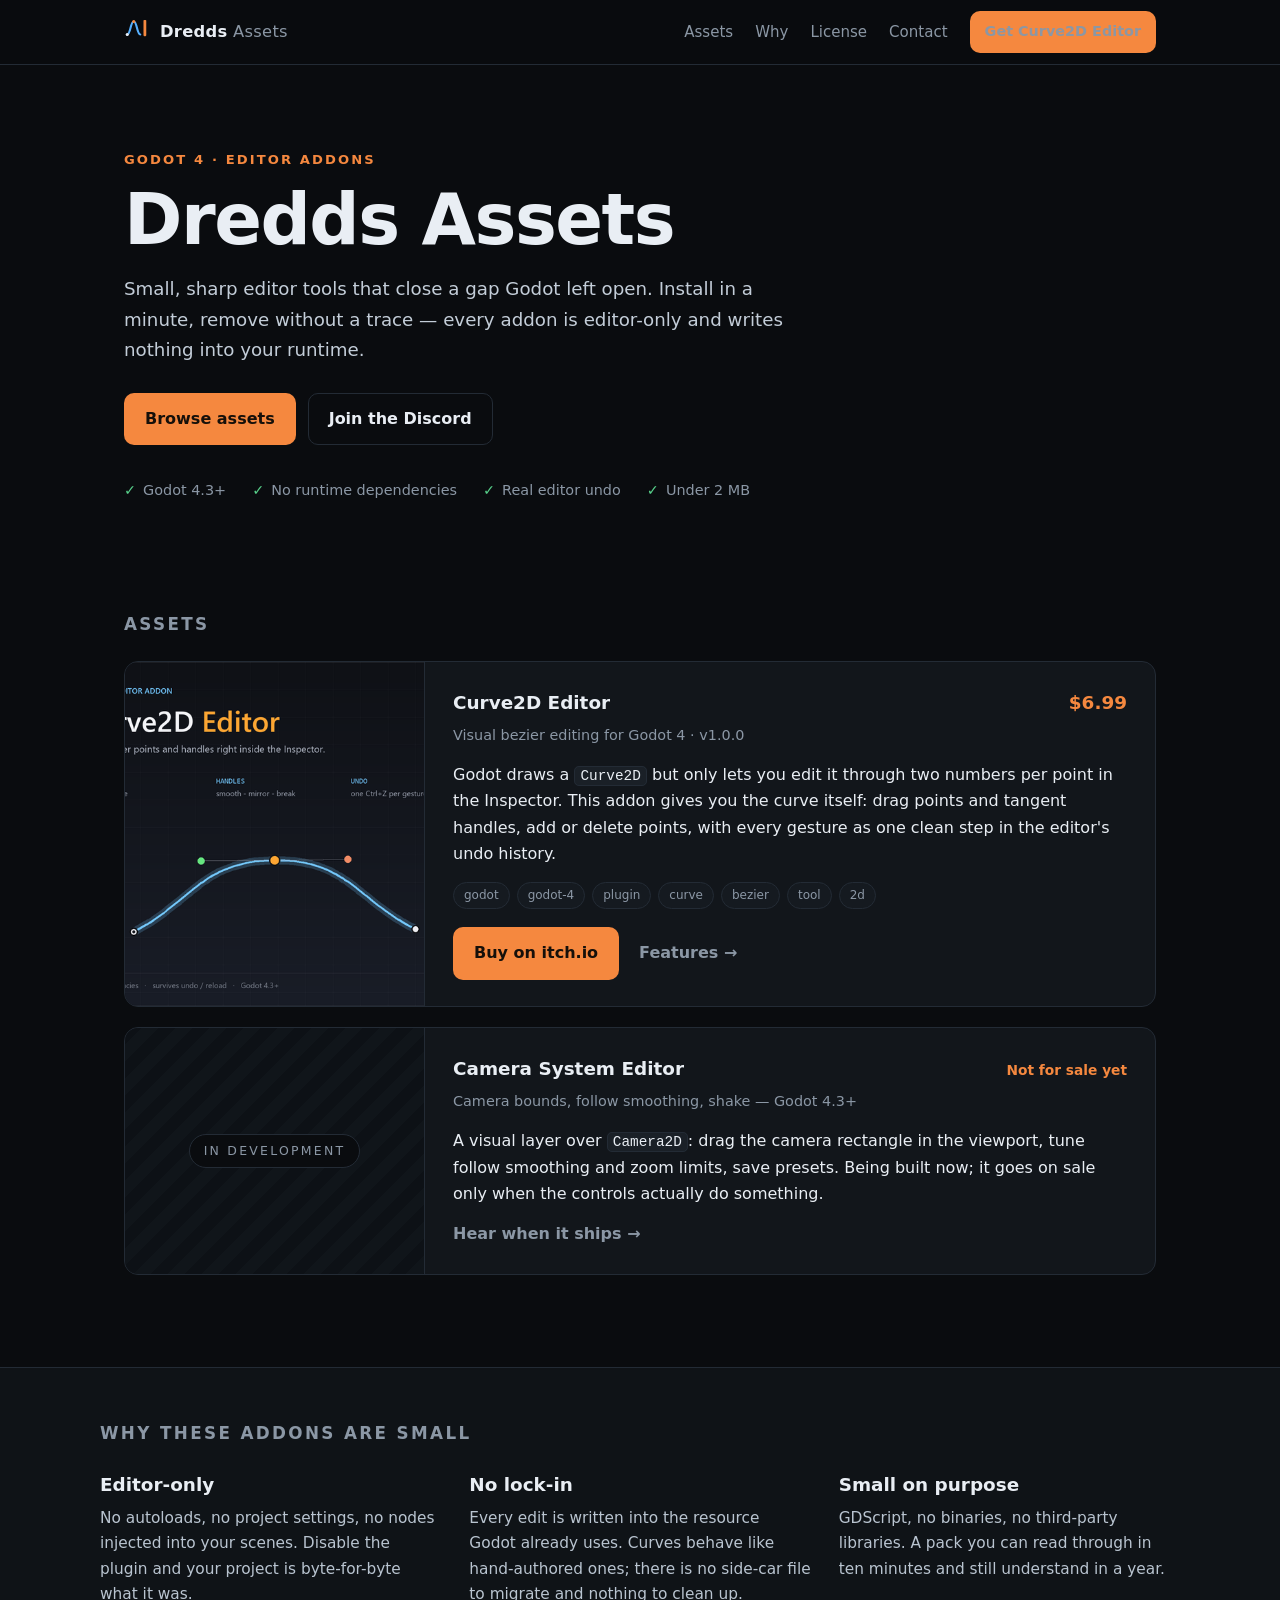
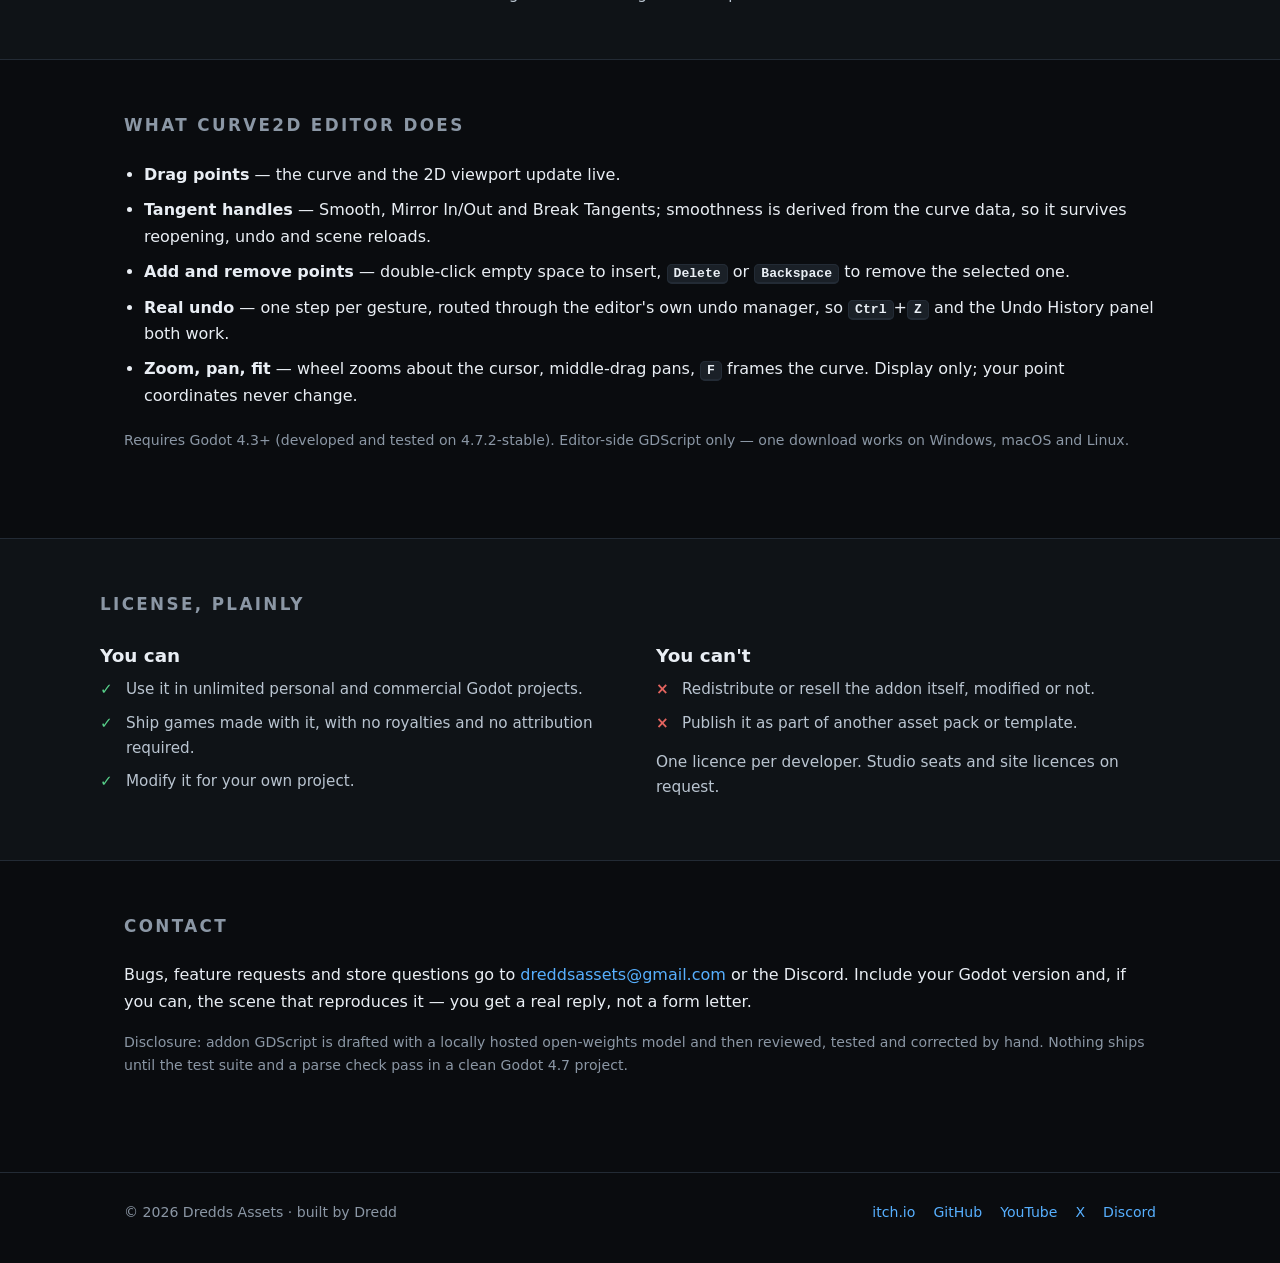
==== index.html @ 09b64161 "Dredds Assets site: brand, assets, licence, contact" ====
<!DOCTYPE html>
<html lang="en">
<head>
<meta charset="utf-8">
<meta name="viewport" content="width=device-width, initial-scale=1">
<title>Dredds Assets — editor tools for Godot 4</title>
<meta name="description" content="Small, sharp Godot 4 editor addons. Visual Curve2D editing, real undo, no runtime code, no dependencies.">
<meta name="theme-color" content="#0a0c0f">
<meta property="og:type" content="website">
<meta property="og:title" content="Dredds Assets — editor tools for Godot 4">
<meta property="og:description" content="Small, sharp Godot 4 editor addons that fix one workflow gap properly.">
<meta property="og:image" content="assets/og-1200x630.png">
<meta name="twitter:card" content="summary_large_image">
<link rel="icon" href="assets/favicon.svg" type="image/svg+xml">
<link rel="stylesheet" href="styles.css">
</head>
<body>

<header class="nav">
  <div class="wrap nav-in">
    <a class="brand" href="#top" aria-label="Dredds Assets home">
      <span class="mark" aria-hidden="true">
        <svg viewBox="0 0 32 32" width="26" height="26"><path d="M4 24c4 0 4-16 8-16s4 16 8 16" fill="none" stroke="#57b0ff" stroke-width="2.6" stroke-linecap="round"/><circle cx="4" cy="24" r="1.9" fill="#e9eef4"/><circle cx="12" cy="8" r="1.9" fill="#f5883f"/><rect x="24" y="6" width="3.4" height="20" rx="1" fill="#f5883f"/></svg>
      </span>
      <span class="brand-t">Dredds<span class="dim">&nbsp;Assets</span></span>
    </a>
    <nav aria-label="Sections">
      <a href="#assets">Assets</a>
      <a href="#why">Why</a>
      <a href="#license">License</a>
      <a href="#contact">Contact</a>
      <a class="btn btn-sm" href="https://dredd657.itch.io/curve2d-editor" rel="noopener">Get Curve2D&nbsp;Editor</a>
    </nav>
  </div>
</header>

<main id="top">

  <section class="hero wrap">
    <p class="kicker">Godot 4 · editor addons</p>
    <h1>Dredds Assets</h1>
    <p class="lede">Small, sharp editor tools that close a gap Godot left open. Install in a minute,
      remove without a trace — every addon is editor-only and writes nothing into your runtime.</p>
    <div class="cta">
      <a class="btn" href="#assets">Browse assets</a>
      <a class="btn btn-ghost" href="https://discord.gg/REPLACE_WITH_INVITE" rel="noopener">Join the Discord</a>
    </div>
    <ul class="proof">
      <li>Godot 4.3+</li>
      <li>No runtime dependencies</li>
      <li>Real editor undo</li>
      <li>Under 2&nbsp;MB</li>
    </ul>
  </section>

  <section id="assets" class="wrap">
    <h2>Assets</h2>

    <article class="card">
      <a class="card-media" href="https://dredd657.itch.io/curve2d-editor" rel="noopener">
        <img src="assets/cover-curve2d.png" alt="Curve2D Editor — bezier editing inside the Godot 4 Inspector" width="630" height="500" loading="lazy">
      </a>
      <div class="card-body">
        <div class="card-head">
          <h3>Curve2D Editor</h3>
          <span class="price">$6.99</span>
        </div>
        <p class="card-sub">Visual bezier editing for Godot 4 · v1.0.0</p>
        <p>Godot draws a <code>Curve2D</code> but only lets you edit it through two numbers per point in
          the Inspector. This addon gives you the curve itself: drag points and tangent handles, add or
          delete points, with every gesture as one clean step in the editor's undo history.</p>
        <ul class="tags">
          <li>godot</li><li>godot-4</li><li>plugin</li><li>curve</li><li>bezier</li><li>tool</li><li>2d</li>
        </ul>
        <div class="card-cta">
          <a class="btn" href="https://dredd657.itch.io/curve2d-editor" rel="noopener">Buy on itch.io</a>
          <a class="link-arrow" href="#features">Features</a>
        </div>
      </div>
    </article>

    <article class="card card-soon" id="roadmap">
      <div class="card-media soon-media" aria-hidden="true">
        <span>In development</span>
      </div>
      <div class="card-body">
        <div class="card-head">
          <h3>Camera System Editor</h3>
          <span class="price muted">Not for sale yet</span>
        </div>
        <p class="card-sub">Camera bounds, follow smoothing, shake — Godot 4.3+</p>
        <p>A visual layer over <code>Camera2D</code>: drag the camera rectangle in the viewport, tune
          follow smoothing and zoom limits, save presets. Being built now; it goes on sale only when the
          controls actually do something.</p>
        <div class="card-cta">
          <a class="link-arrow" href="https://discord.gg/REPLACE_WITH_INVITE" rel="noopener">Hear when it ships</a>
        </div>
      </div>
    </article>
  </section>

  <section id="why" class="wrap band">
    <h2>Why these addons are small</h2>
    <div class="grid3">
      <div>
        <h3>Editor-only</h3>
        <p>No autoloads, no project settings, no nodes injected into your scenes. Disable the plugin and
          your project is byte-for-byte what it was.</p>
      </div>
      <div>
        <h3>No lock-in</h3>
        <p>Every edit is written into the resource Godot already uses. Curves behave like hand-authored
          ones; there is no side-car file to migrate and nothing to clean up.</p>
      </div>
      <div>
        <h3>Small on purpose</h3>
        <p>GDScript, no binaries, no third-party libraries. A pack you can read through in ten minutes
          and still understand in a year.</p>
      </div>
    </div>
  </section>

  <section id="features" class="wrap">
    <h2>What Curve2D Editor does</h2>
    <ul class="feature-list">
      <li><b>Drag points</b> — the curve and the 2D viewport update live.</li>
      <li><b>Tangent handles</b> — Smooth, Mirror In/Out and Break Tangents; smoothness is derived from the
        curve data, so it survives reopening, undo and scene reloads.</li>
      <li><b>Add and remove points</b> — double-click empty space to insert, <kbd>Delete</kbd> or
        <kbd>Backspace</kbd> to remove the selected one.</li>
      <li><b>Real undo</b> — one step per gesture, routed through the editor's own undo manager, so
        <kbd>Ctrl</kbd>+<kbd>Z</kbd> and the Undo History panel both work.</li>
      <li><b>Zoom, pan, fit</b> — wheel zooms about the cursor, middle-drag pans, <kbd>F</kbd> frames the
        curve. Display only; your point coordinates never change.</li>
    </ul>
    <p class="muted small">Requires Godot 4.3+ (developed and tested on 4.7.2-stable). Editor-side GDScript
      only — one download works on Windows, macOS and Linux.</p>
  </section>

  <section id="license" class="wrap band">
    <h2>License, plainly</h2>
    <div class="grid2">
      <div>
        <h3>You can</h3>
        <ul class="check">
          <li>Use it in unlimited personal and commercial Godot projects.</li>
          <li>Ship games made with it, with no royalties and no attribution required.</li>
          <li>Modify it for your own project.</li>
        </ul>
      </div>
      <div>
        <h3>You can't</h3>
        <ul class="cross">
          <li>Redistribute or resell the addon itself, modified or not.</li>
          <li>Publish it as part of another asset pack or template.</li>
        </ul>
        <p class="muted small">One licence per developer. Studio seats and site licences on request.</p>
      </div>
    </div>
  </section>

  <section id="contact" class="wrap">
    <h2>Contact</h2>
    <p>Bugs, feature requests and store questions go to
      <a href="mailto:dreddsassets@gmail.com">dreddsassets@gmail.com</a> or the Discord. Include your Godot
      version and, if you can, the scene that reproduces it — you get a real reply, not a form letter.</p>
    <p class="muted small">Disclosure: addon GDScript is drafted with a locally hosted open-weights model and
      then reviewed, tested and corrected by hand. Nothing ships until the test suite and a parse check pass
      in a clean Godot 4.7 project.</p>
  </section>

</main>

<footer>
  <div class="wrap foot-in">
    <p>&copy; 2026 Dredds Assets · built by Dredd</p>
    <p class="links">
      <a href="https://dredd657.itch.io" rel="noopener">itch.io</a>
      <a href="https://github.com/dredd657" rel="noopener">GitHub</a>
      <a href="https://www.youtube.com/@dredd657" rel="noopener">YouTube</a>
      <a href="https://x.com/dredd657" rel="noopener">X</a>
      <a href="https://discord.gg/REPLACE_WITH_INVITE" rel="noopener">Discord</a>
    </p>
  </div>
</footer>

</body>
</html>
---- styles.css ----
/* Dredds Assets — one stylesheet, no dependencies. */
:root{
  --ink:#0a0c0f; --panel:#12161b; --panel2:#0f1317; --line:#232b35;
  --text:#e9eef4; --muted:#8b97a5; --accent:#f5883f; --cyan:#57b0ff;
  --wrap:1080px; --r:14px;
}
*{box-sizing:border-box}
html{scroll-behavior:smooth}
body{
  margin:0; background:var(--ink); color:var(--text);
  font:16px/1.65 "Segoe UI",system-ui,-apple-system,Arial,sans-serif;
  -webkit-font-smoothing:antialiased;
}
.wrap{max-width:var(--wrap); margin:0 auto; padding:0 24px}
a{color:var(--cyan); text-decoration:none}
a:hover{text-decoration:underline}
code{background:#1a2027; border:1px solid var(--line); border-radius:5px; padding:1px 5px; font-size:.9em}
kbd{background:#1a2027; border:1px solid var(--line); border-bottom-width:2px; border-radius:5px;
  padding:1px 6px; font:600 .82em/1.4 Consolas,monospace; color:var(--text)}
.muted{color:var(--muted)}
.small{font-size:.88rem}

/* nav */
.nav{position:sticky; top:0; z-index:9; background:rgba(10,12,15,.86);
  backdrop-filter:blur(10px); border-bottom:1px solid var(--line)}
.nav-in{display:flex; align-items:center; justify-content:space-between; gap:16px; height:64px}
.brand{display:flex; align-items:center; gap:10px; color:var(--text); font-weight:700; letter-spacing:.3px}
.brand:hover{text-decoration:none}
.brand-t{font-size:1.02rem}
.dim{color:var(--muted); font-weight:500}
.nav nav{display:flex; align-items:center; gap:22px; font-size:.94rem}
.nav nav a{color:var(--muted)}
.nav nav a:hover{color:var(--text); text-decoration:none}

/* buttons */
.btn{display:inline-block; background:var(--accent); color:#16100a; font-weight:700;
  padding:12px 20px; border-radius:10px; border:1px solid transparent; transition:.15s}
.btn:hover{filter:brightness(1.07); text-decoration:none; transform:translateY(-1px)}
.btn-sm{padding:8px 14px; font-size:.9rem; color:#16100a}
.btn-ghost{background:transparent; color:var(--text); border-color:var(--line)}
.btn-ghost:hover{border-color:var(--muted); filter:none}
.link-arrow{color:var(--muted); font-weight:600}
.link-arrow::after{content:" →"}

/* hero */
.hero{padding:84px 24px 56px}
.kicker{margin:0 0 14px; color:var(--accent); font-size:.82rem; font-weight:700;
  letter-spacing:.16em; text-transform:uppercase}
.hero h1{margin:0; font-size:clamp(2.6rem,7vw,4.4rem); line-height:1.02; letter-spacing:-1.5px}
.lede{max-width:60ch; margin:18px 0 0; font-size:1.14rem; color:#c3cdd8}
.cta{display:flex; flex-wrap:wrap; gap:12px; margin-top:28px}
.proof{display:flex; flex-wrap:wrap; gap:10px 26px; margin:34px 0 0; padding:0; list-style:none;
  color:var(--muted); font-size:.9rem}
.proof li::before{content:"✓"; color:#57d08a; margin-right:7px}

/* sections */
section{scroll-margin-top:78px}
h2{font-size:1.05rem; text-transform:uppercase; letter-spacing:.14em; color:var(--muted);
  font-weight:700; margin:0 0 22px}
h3{margin:0 0 6px; font-size:1.15rem}
.band{border-top:1px solid var(--line); border-bottom:1px solid var(--line);
  background:var(--panel2); padding-top:52px; padding-bottom:52px; margin-top:52px; max-width:100%}
.band > *{max-width:var(--wrap); margin-left:auto; margin-right:auto}
main > section:not(.hero):not(.band){padding-top:52px; padding-bottom:20px}

/* cards */
.card{display:grid; grid-template-columns:minmax(0,300px) minmax(0,1fr); gap:0;
  background:var(--panel); border:1px solid var(--line); border-radius:var(--r);
  overflow:hidden; margin-bottom:20px}
.card-media{display:block; background:#0d1116; border-right:1px solid var(--line)}
.card-media img{display:block; width:100%; height:100%; object-fit:cover}
.soon-media{display:flex; align-items:center; justify-content:center; min-height:200px;
  background:repeating-linear-gradient(135deg,#0d1116 0 12px,#10151a 12px 24px)}
.soon-media span{color:var(--muted); font-size:.78rem; letter-spacing:.18em; text-transform:uppercase;
  border:1px solid var(--line); border-radius:99px; padding:6px 14px; background:var(--ink)}
.card-body{padding:26px 28px}
.card-head{display:flex; align-items:baseline; justify-content:space-between; gap:14px}
.price{color:var(--accent); font-weight:700; font-size:1.15rem; white-space:nowrap}
.card-sub{margin:0 0 12px; color:var(--muted); font-size:.9rem}
.card-body p{margin:0 0 14px}
.card-soon .price{font-size:.86rem; font-weight:600}
.tags{display:flex; flex-wrap:wrap; gap:7px; margin:0 0 18px; padding:0; list-style:none}
.tags li{font-size:.75rem; color:var(--muted); border:1px solid var(--line); border-radius:99px;
  padding:3px 10px; background:#151a20}
.card-cta{display:flex; align-items:center; gap:20px; flex-wrap:wrap}

/* grids */
.grid3{display:grid; grid-template-columns:repeat(auto-fit,minmax(240px,1fr)); gap:28px}
.grid2{display:grid; grid-template-columns:repeat(auto-fit,minmax(280px,1fr)); gap:32px}
.grid3 p,.grid2 p{margin:0; color:#b9c4d0; font-size:.96rem}

/* lists */
.feature-list{margin:0 0 20px; padding-left:20px}
.feature-list li{margin-bottom:9px}
.check,.cross{list-style:none; padding:0; margin:0 0 14px}
.check li,.cross li{position:relative; padding-left:26px; margin-bottom:8px; color:#b9c4d0; font-size:.95rem}
.check li::before{content:"✓"; position:absolute; left:0; color:#57d08a; font-weight:700}
.cross li::before{content:"×"; position:absolute; left:0; color:#e4645f; font-weight:700}

/* footer */
footer{border-top:1px solid var(--line); margin-top:60px; padding:28px 0 40px; color:var(--muted);
  font-size:.88rem}
.foot-in{display:flex; justify-content:space-between; gap:16px; flex-wrap:wrap}
.foot-in p{margin:0}
.links{display:flex; gap:18px; flex-wrap:wrap}

@media (max-width:760px){
  .nav nav a:not(.btn){display:none}
  .hero{padding-top:56px}
  .card{grid-template-columns:1fr}
  .card-media{border-right:0; border-bottom:1px solid var(--line)}
  .card-body{padding:22px}
}
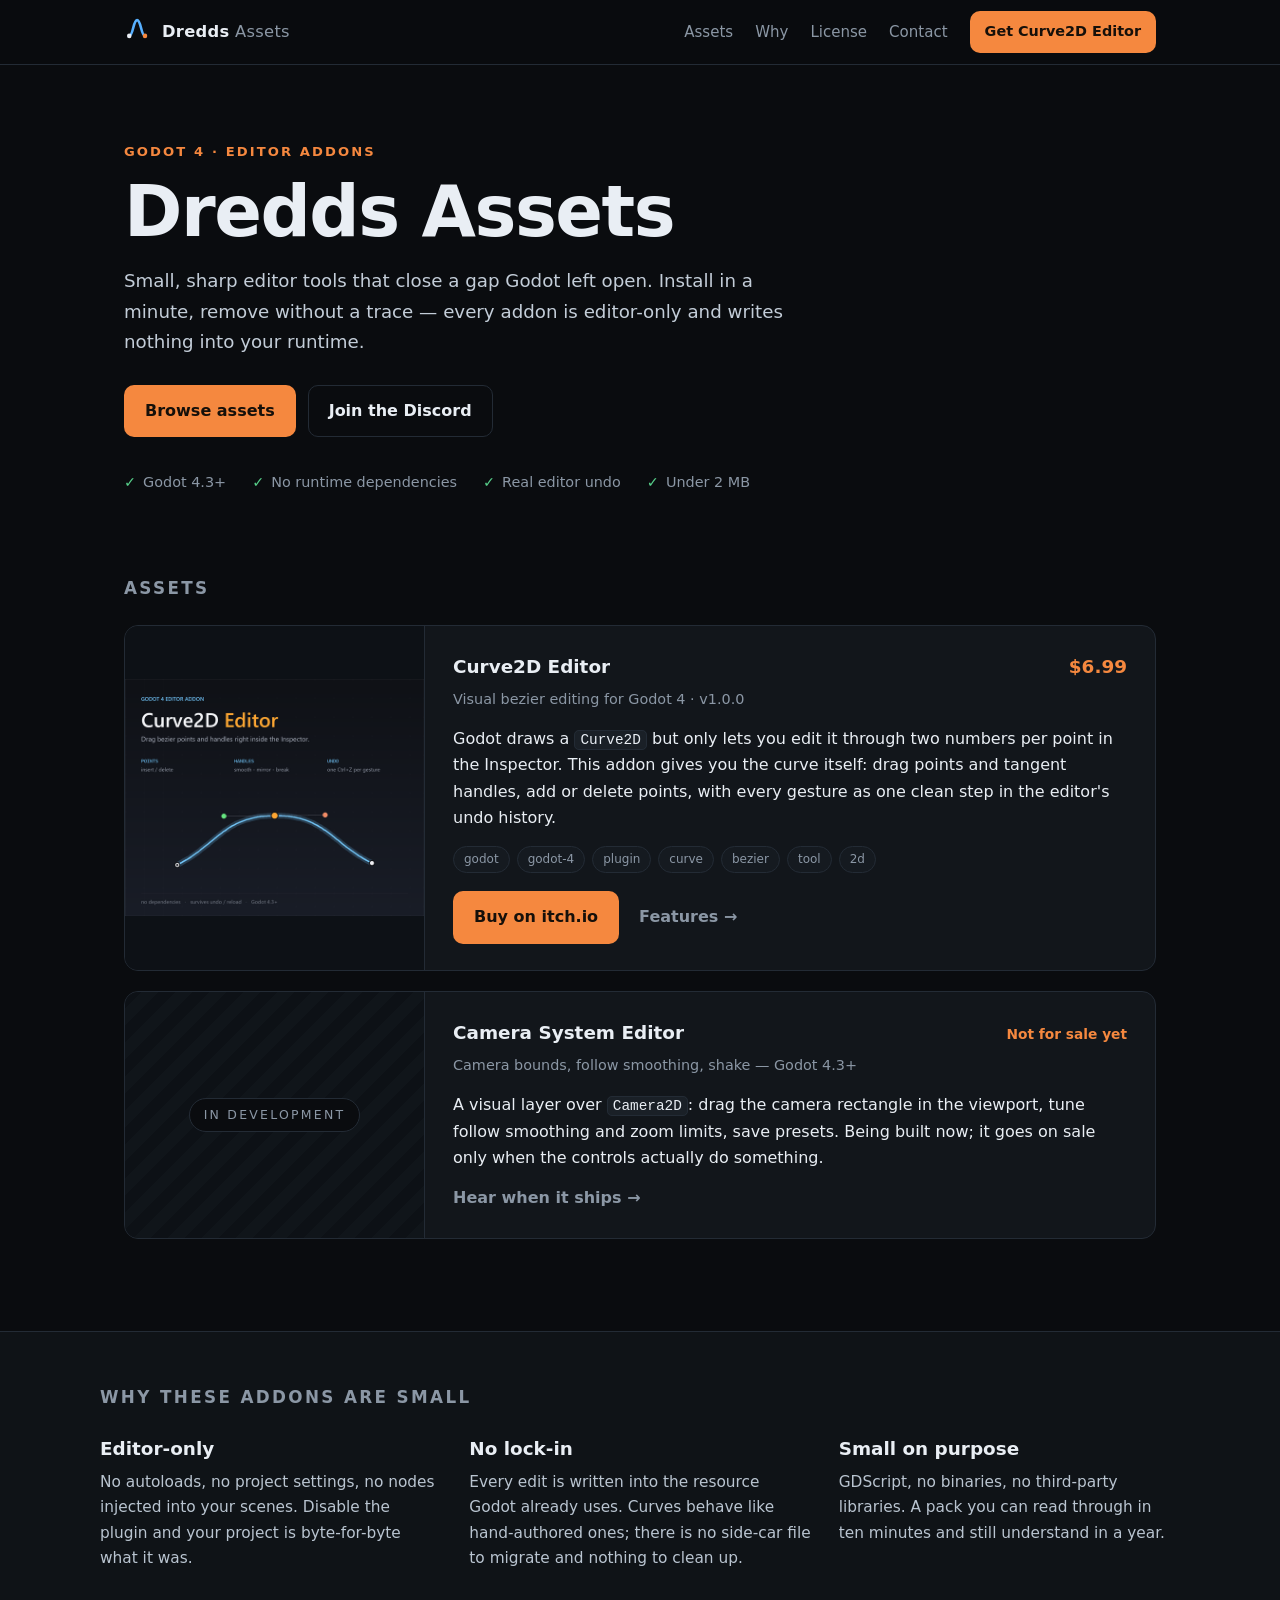
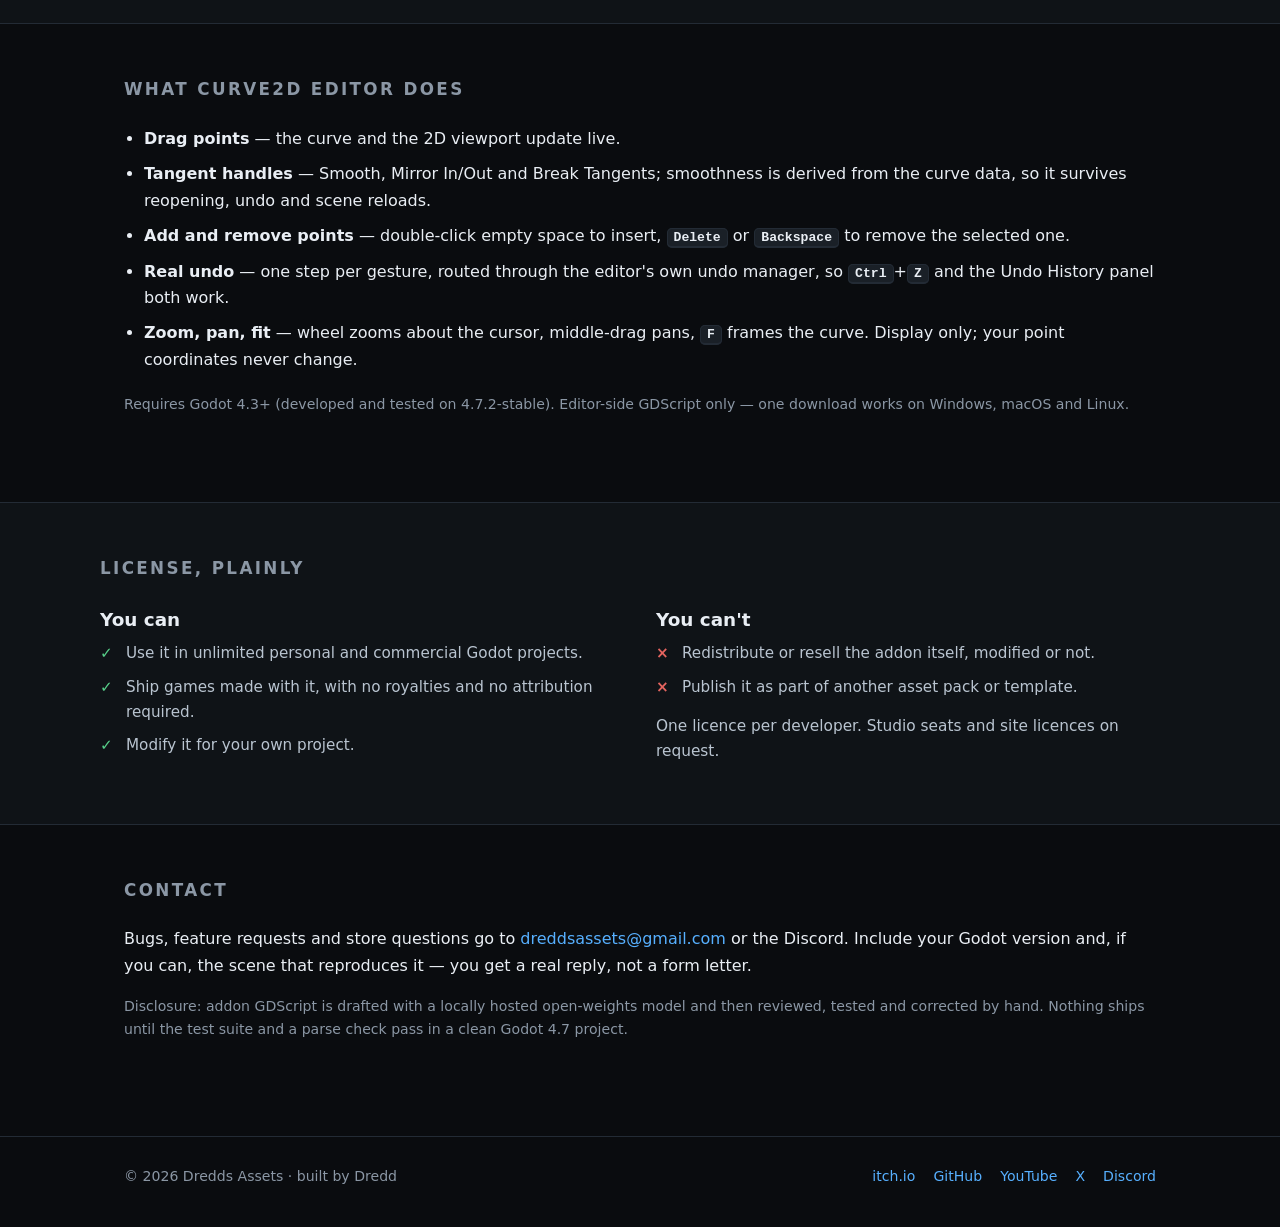
==== commit f37c2784: "Fix mobile card overflow, nav CTA contrast, crop-safe cover, new mark" ====
--- a/index.html
+++ b/index.html
@@ -20,7 +20,7 @@
   <div class="wrap nav-in">
     <a class="brand" href="#top" aria-label="Dredds Assets home">
       <span class="mark" aria-hidden="true">
-        <svg viewBox="0 0 32 32" width="26" height="26"><path d="M4 24c4 0 4-16 8-16s4 16 8 16" fill="none" stroke="#57b0ff" stroke-width="2.6" stroke-linecap="round"/><circle cx="4" cy="24" r="1.9" fill="#e9eef4"/><circle cx="12" cy="8" r="1.9" fill="#f5883f"/><rect x="24" y="6" width="3.4" height="20" rx="1" fill="#f5883f"/></svg>
+        <svg viewBox="0 0 32 32" width="28" height="28"><path d="M6 25c4.5 0 4.5-18 9-18s4.5 18 9 18" fill="none" stroke="#57b0ff" stroke-width="3" stroke-linecap="round"/><circle cx="6" cy="25" r="2.6" fill="#e9eef4"/><circle cx="24" cy="25" r="2.6" fill="#f5883f"/></svg>
       </span>
       <span class="brand-t">Dredds<span class="dim">&nbsp;Assets</span></span>
     </a>
--- a/styles.css
+++ b/styles.css
@@ -5,6 +5,7 @@
   --wrap:1080px; --r:14px;
 }
 *{box-sizing:border-box}
+img{max-width:100%}
 html{scroll-behavior:smooth}
 body{
   margin:0; background:var(--ink); color:var(--text);
@@ -31,6 +32,7 @@
 .nav nav{display:flex; align-items:center; gap:22px; font-size:.94rem}
 .nav nav a{color:var(--muted)}
 .nav nav a:hover{color:var(--text); text-decoration:none}
+.nav nav a.btn, .nav nav a.btn:hover{color:#16100a}
 
 /* buttons */
 .btn{display:inline-block; background:var(--accent); color:#16100a; font-weight:700;
@@ -43,7 +45,7 @@
 .link-arrow::after{content:" →"}
 
 /* hero */
-.hero{padding:84px 24px 56px}
+.hero{padding:76px 24px 28px}
 .kicker{margin:0 0 14px; color:var(--accent); font-size:.82rem; font-weight:700;
   letter-spacing:.16em; text-transform:uppercase}
 .hero h1{margin:0; font-size:clamp(2.6rem,7vw,4.4rem); line-height:1.02; letter-spacing:-1.5px}
@@ -66,9 +68,11 @@
 /* cards */
 .card{display:grid; grid-template-columns:minmax(0,300px) minmax(0,1fr); gap:0;
   background:var(--panel); border:1px solid var(--line); border-radius:var(--r);
-  overflow:hidden; margin-bottom:20px}
-.card-media{display:block; background:#0d1116; border-right:1px solid var(--line)}
-.card-media img{display:block; width:100%; height:100%; object-fit:cover}
+  overflow:hidden; margin-bottom:20px; min-width:0}
+.card-media{display:block; background:#0d1116; border-right:1px solid var(--line);
+  align-self:stretch; min-width:0}
+.card-media img{display:block; width:100%; height:100%; max-width:100%; object-fit:contain}
+.card-body{min-width:0}
 .soon-media{display:flex; align-items:center; justify-content:center; min-height:200px;
   background:repeating-linear-gradient(135deg,#0d1116 0 12px,#10151a 12px 24px)}
 .soon-media span{color:var(--muted); font-size:.78rem; letter-spacing:.18em; text-transform:uppercase;
@@ -107,7 +111,9 @@
 @media (max-width:760px){
   .nav nav a:not(.btn){display:none}
   .hero{padding-top:56px}
-  .card{grid-template-columns:1fr}
+  /* minmax(0,1fr), not 1fr: a 1fr track floors at the image's intrinsic 630px and overflows the page */
+  .card{grid-template-columns:minmax(0,1fr)}
   .card-media{border-right:0; border-bottom:1px solid var(--line)}
+  .card-media img{height:auto}
   .card-body{padding:22px}
 }
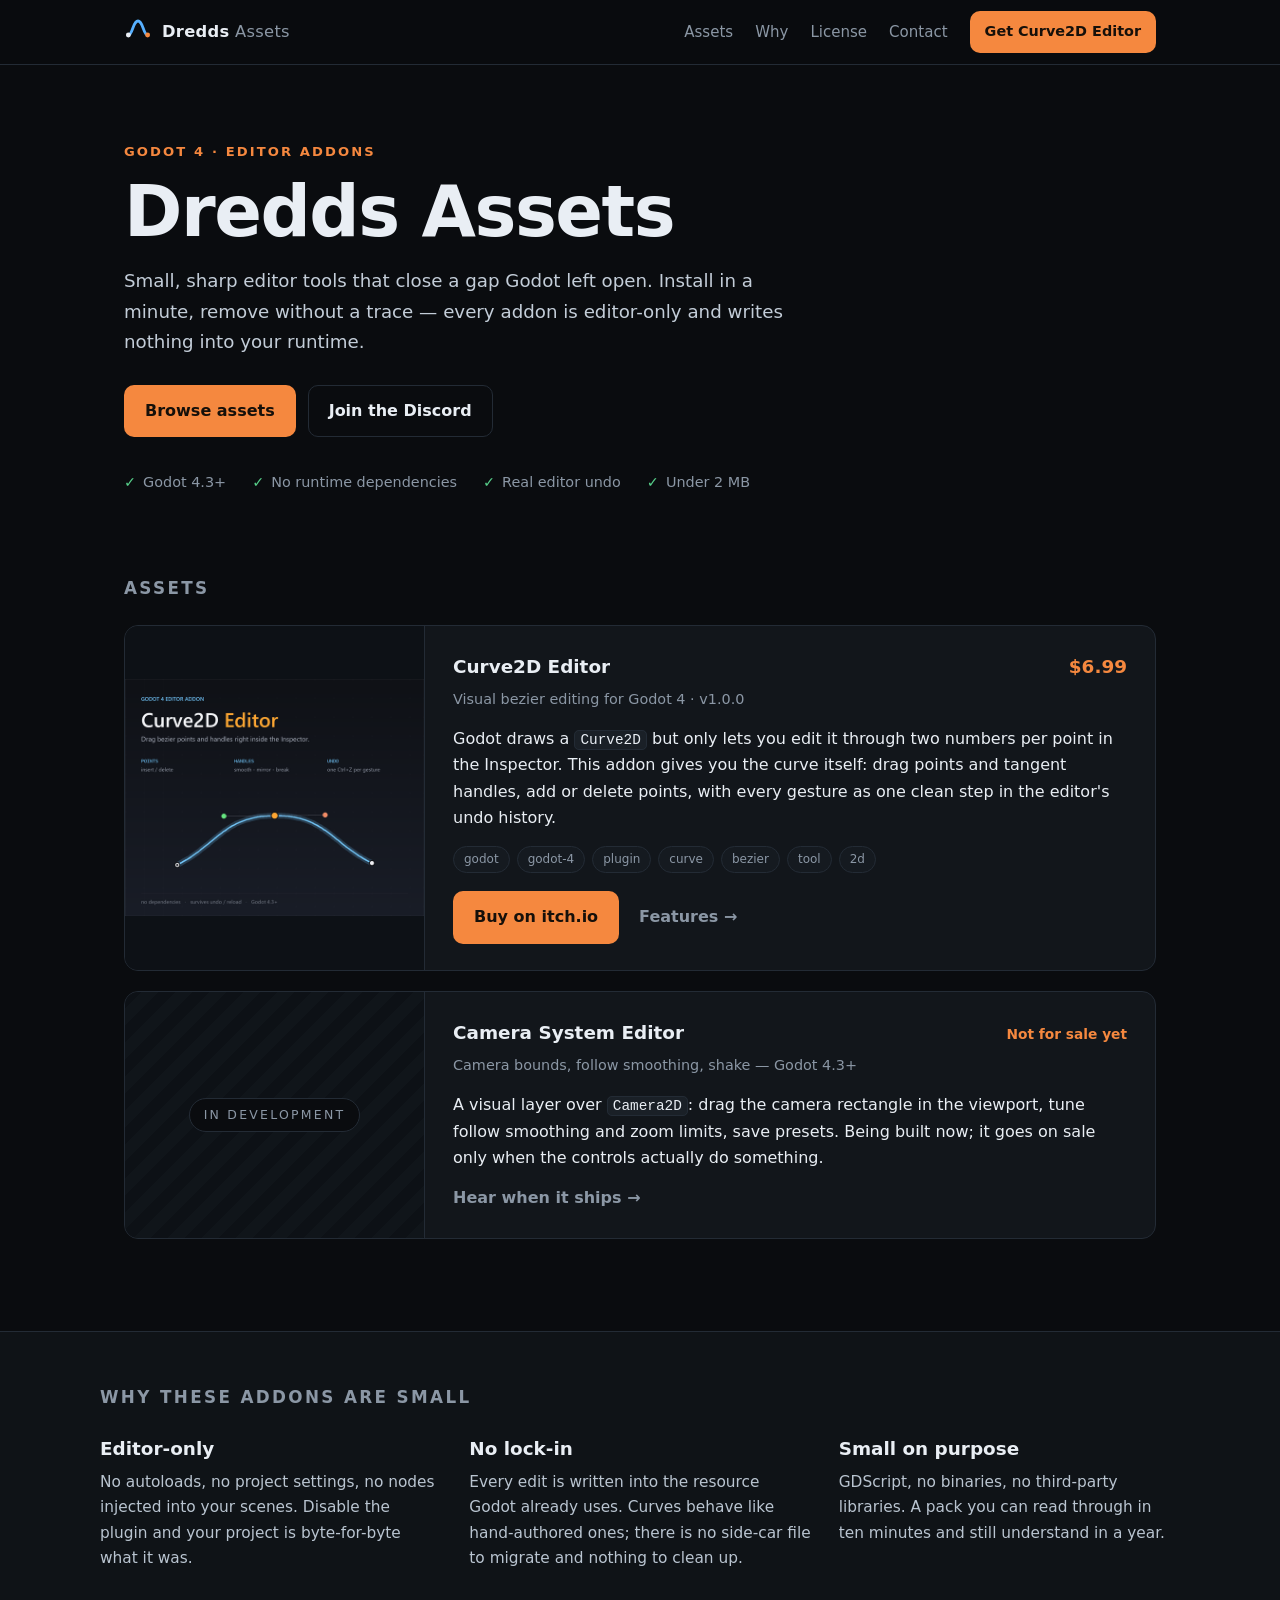
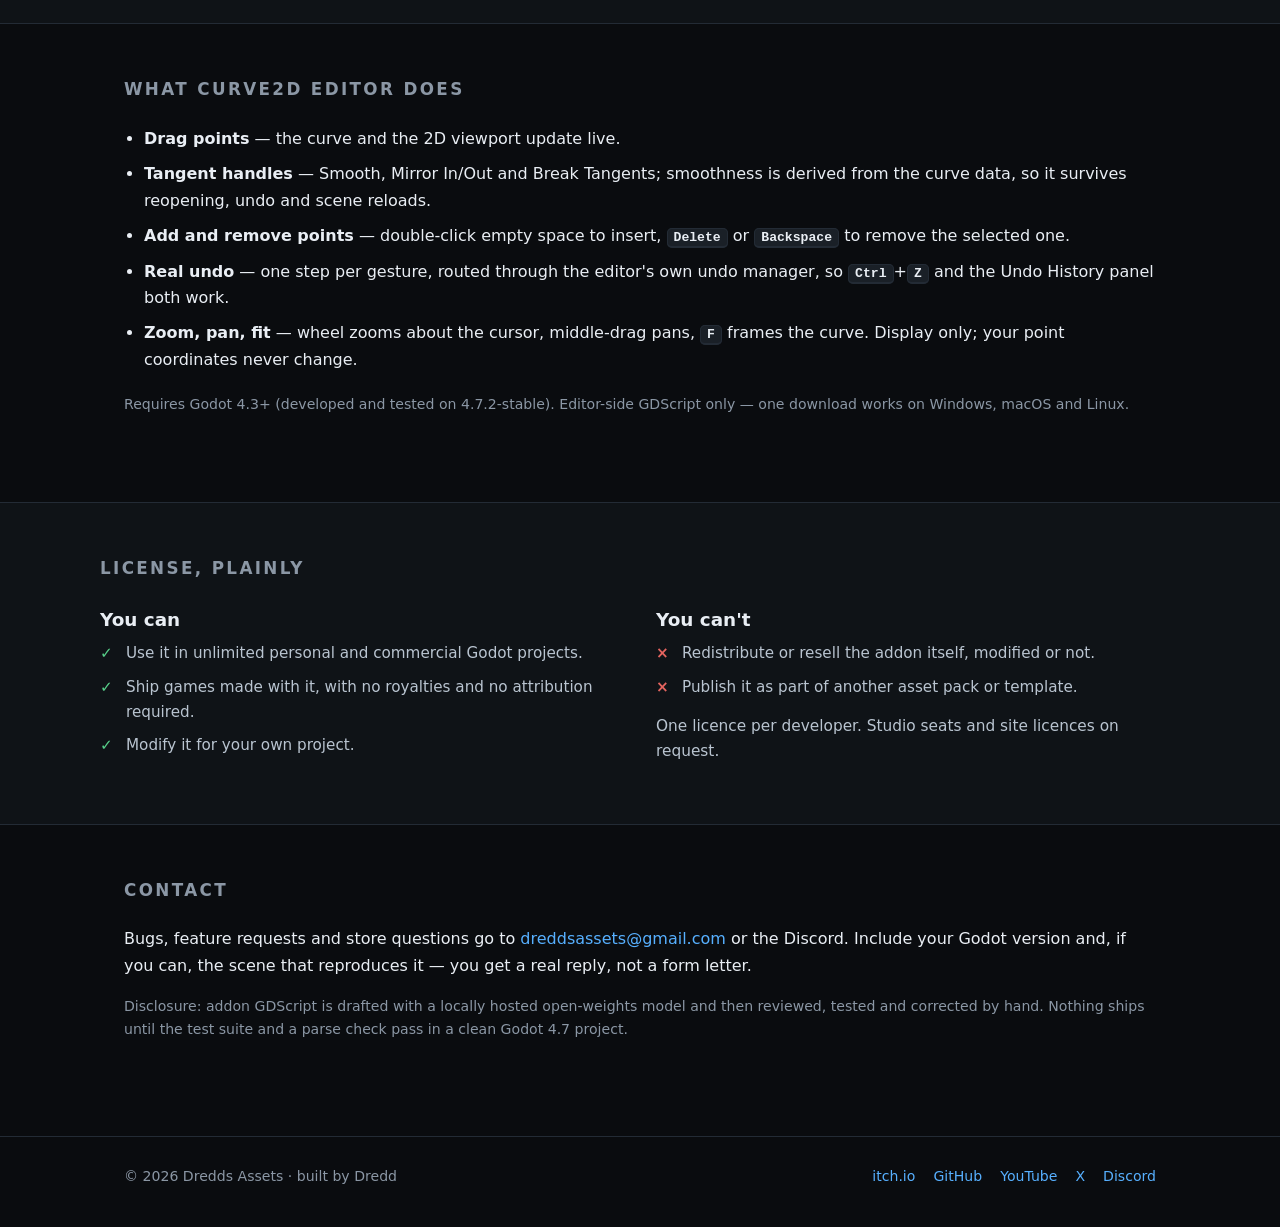
==== commit 0e11c33d: "Nav: cleaner small-size mark" ====
--- a/index.html
+++ b/index.html
@@ -20,7 +20,7 @@
   <div class="wrap nav-in">
     <a class="brand" href="#top" aria-label="Dredds Assets home">
       <span class="mark" aria-hidden="true">
-        <svg viewBox="0 0 32 32" width="28" height="28"><path d="M6 25c4.5 0 4.5-18 9-18s4.5 18 9 18" fill="none" stroke="#57b0ff" stroke-width="3" stroke-linecap="round"/><circle cx="6" cy="25" r="2.6" fill="#e9eef4"/><circle cx="24" cy="25" r="2.6" fill="#f5883f"/></svg>
+        <svg viewBox="0 0 32 32" width="28" height="28" aria-hidden="true"><path d="M5 24C10 24 10 8 16 8s6 16 11 16" fill="none" stroke="#57b0ff" stroke-width="3.2" stroke-linecap="round"/><circle cx="5" cy="24" r="2.8" fill="#e9eef4"/><circle cx="27" cy="24" r="2.8" fill="#f5883f"/></svg>
       </span>
       <span class="brand-t">Dredds<span class="dim">&nbsp;Assets</span></span>
     </a>
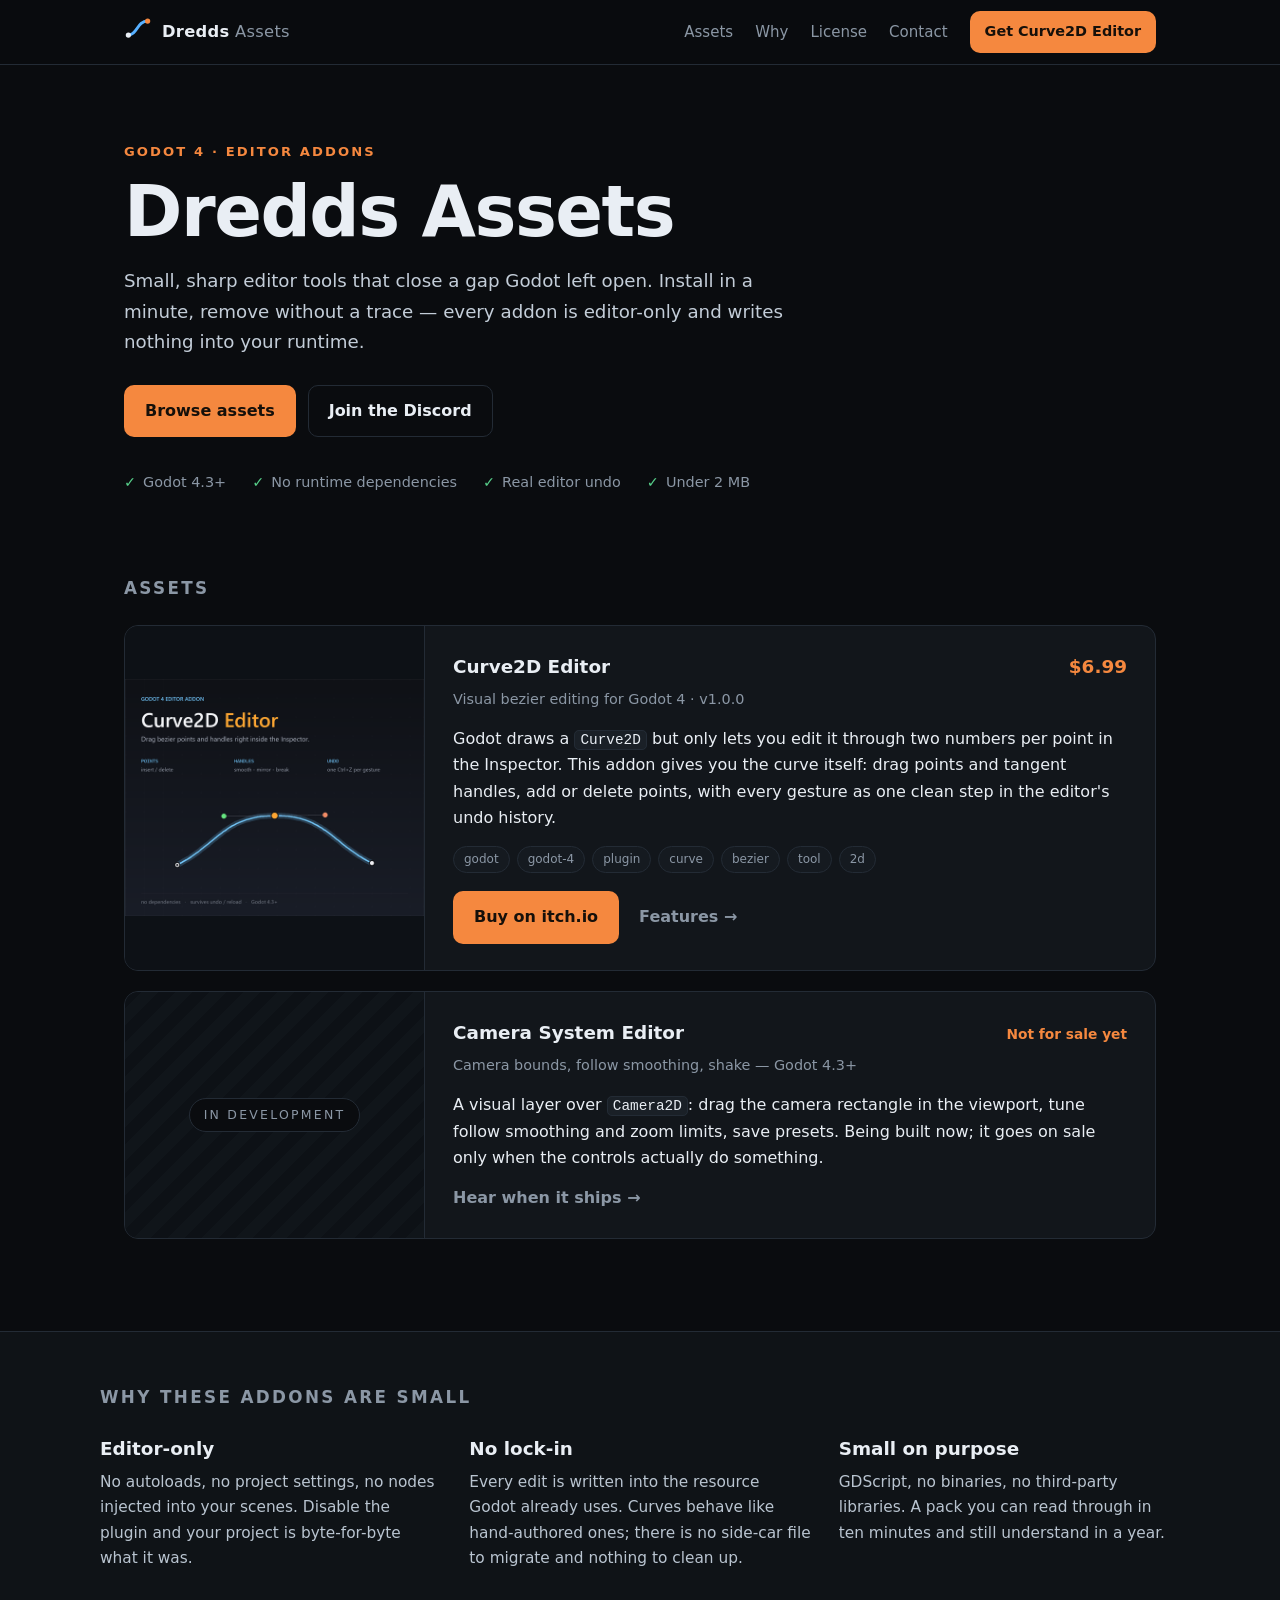
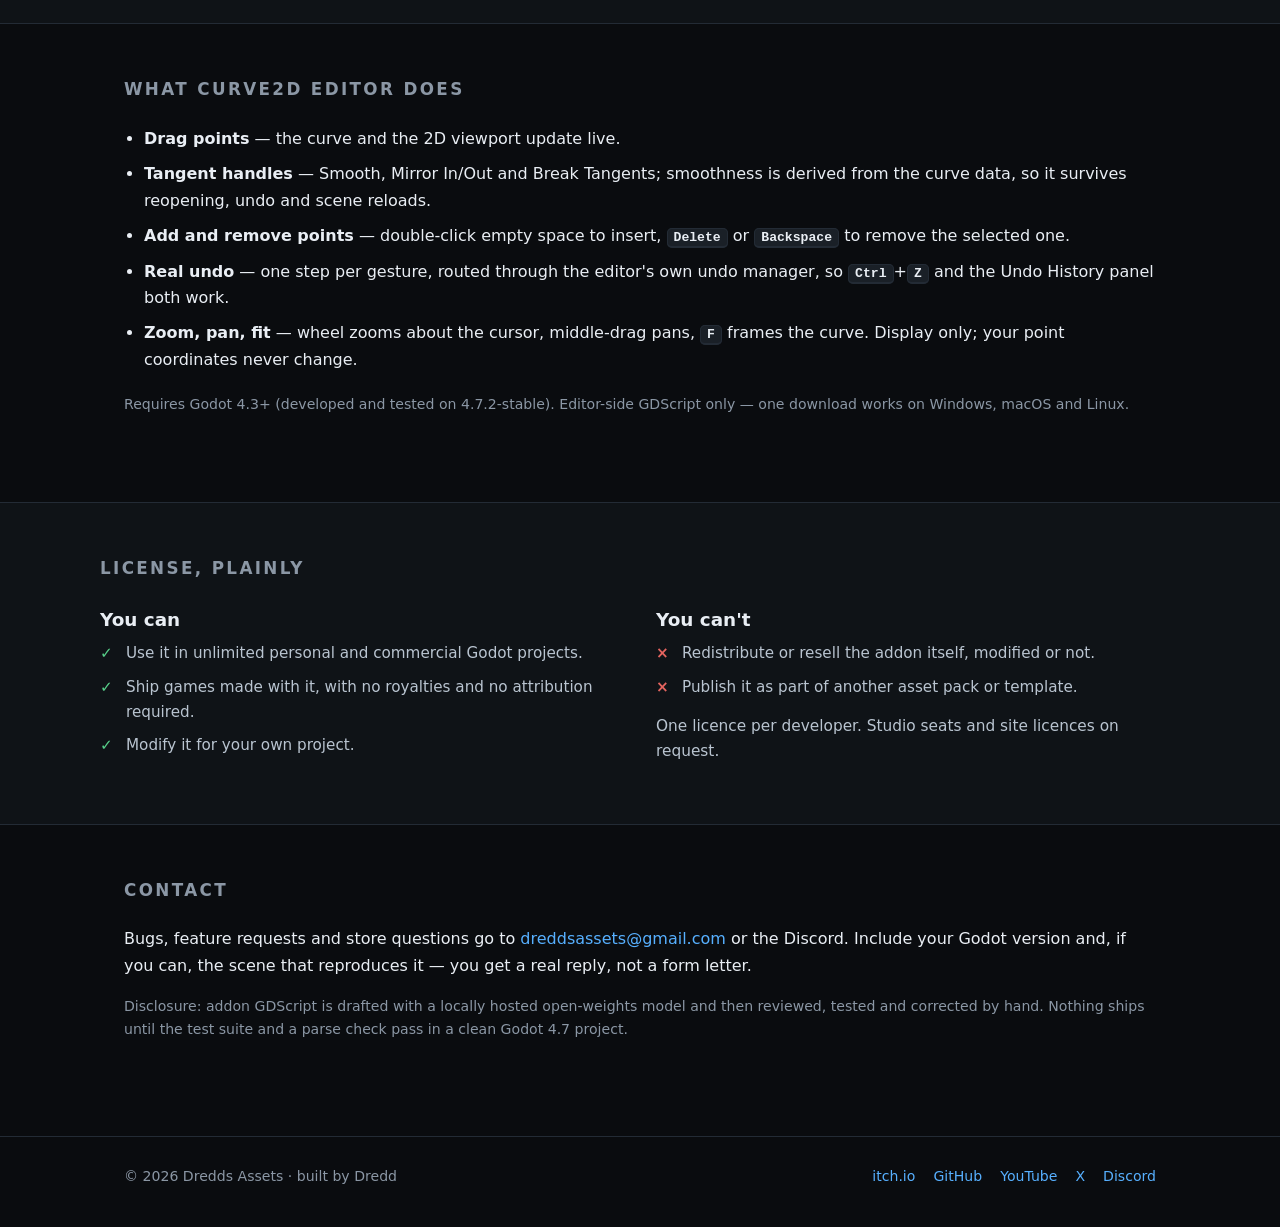
==== commit b19130b7: "Unify mark geometry across SVG + nav" ====
--- a/index.html
+++ b/index.html
@@ -20,7 +20,7 @@
   <div class="wrap nav-in">
     <a class="brand" href="#top" aria-label="Dredds Assets home">
       <span class="mark" aria-hidden="true">
-        <svg viewBox="0 0 32 32" width="28" height="28" aria-hidden="true"><path d="M5 24C10 24 10 8 16 8s6 16 11 16" fill="none" stroke="#57b0ff" stroke-width="3.2" stroke-linecap="round"/><circle cx="5" cy="24" r="2.8" fill="#e9eef4"/><circle cx="27" cy="24" r="2.8" fill="#f5883f"/></svg>
+        <svg viewBox="0 0 32 32" width="28" height="28" aria-hidden="true"><path d="M5 24C15 24 15 8 27 8" fill="none" stroke="#57b0ff" stroke-width="3.4" stroke-linecap="round"/><circle cx="5" cy="24" r="3" fill="#e9eef4"/><circle cx="27" cy="8" r="3" fill="#f5883f"/></svg>
       </span>
       <span class="brand-t">Dredds<span class="dim">&nbsp;Assets</span></span>
     </a>
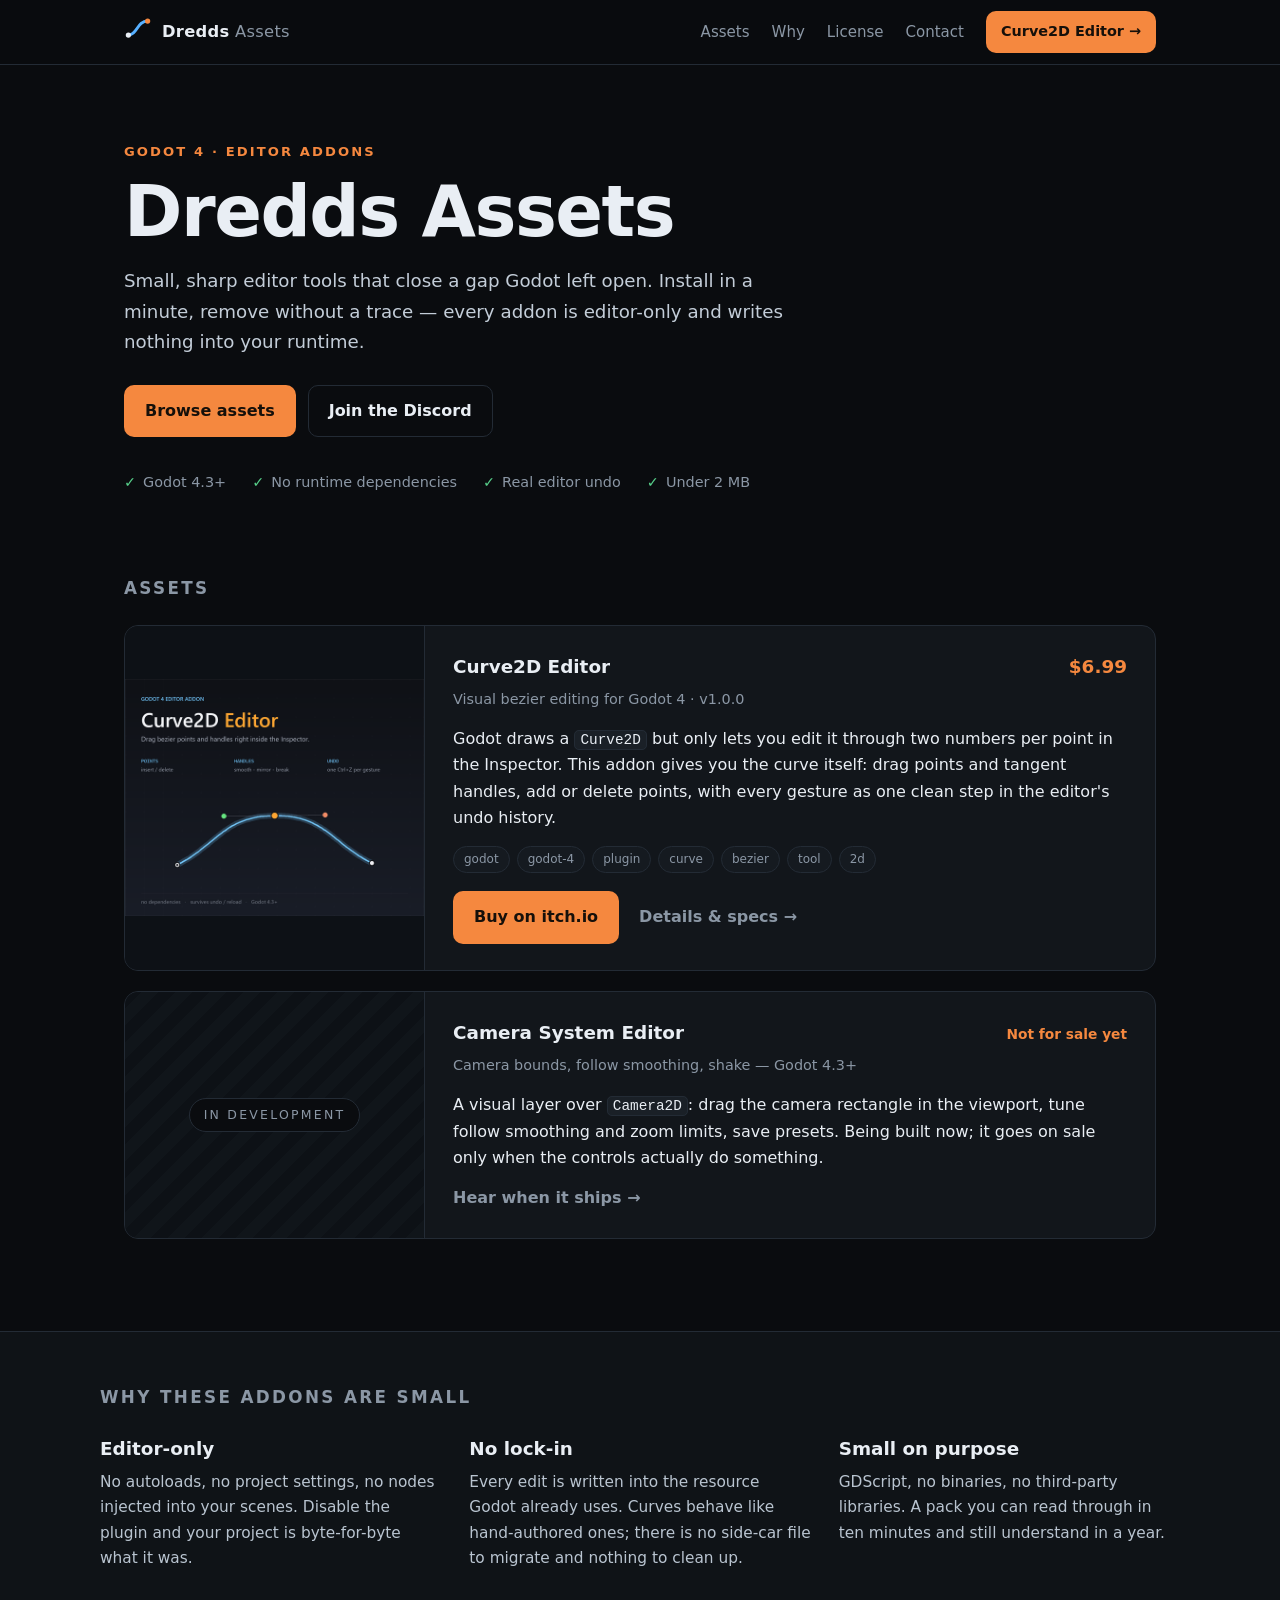
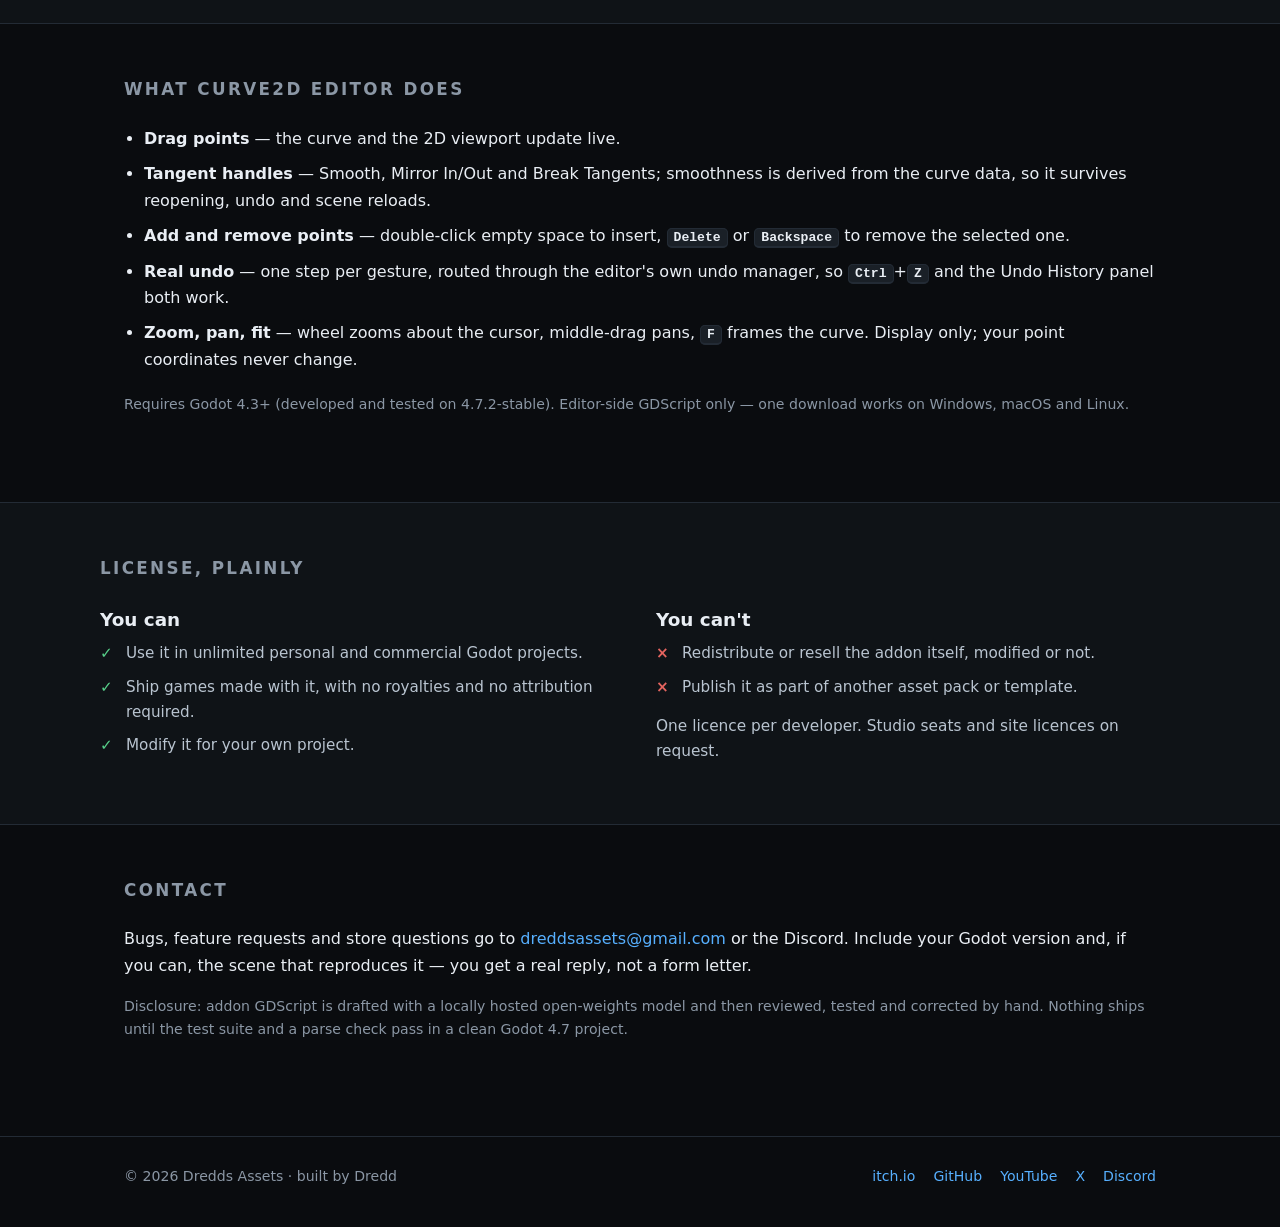
==== commit fe0f4a69: "Add Curve2D Editor product page, 404, robots, sitemap, JSON-LD" ====
--- a/index.html
+++ b/index.html
@@ -29,7 +29,7 @@
       <a href="#why">Why</a>
       <a href="#license">License</a>
       <a href="#contact">Contact</a>
-      <a class="btn btn-sm" href="https://dredd657.itch.io/curve2d-editor" rel="noopener">Get Curve2D&nbsp;Editor</a>
+      <a class="btn btn-sm" href="curve2d-editor.html">Curve2D Editor&nbsp;→</a>
     </nav>
   </div>
 </header>
@@ -57,7 +57,7 @@
     <h2>Assets</h2>
 
     <article class="card">
-      <a class="card-media" href="https://dredd657.itch.io/curve2d-editor" rel="noopener">
+      <a class="card-media" href="curve2d-editor.html">
         <img src="assets/cover-curve2d.png" alt="Curve2D Editor — bezier editing inside the Godot 4 Inspector" width="630" height="500" loading="lazy">
       </a>
       <div class="card-body">
@@ -74,7 +74,7 @@
         </ul>
         <div class="card-cta">
           <a class="btn" href="https://dredd657.itch.io/curve2d-editor" rel="noopener">Buy on itch.io</a>
-          <a class="link-arrow" href="#features">Features</a>
+          <a class="link-arrow" href="curve2d-editor.html">Details &amp; specs</a>
         </div>
       </div>
     </article>
--- a/styles.css
+++ b/styles.css
@@ -108,6 +108,44 @@
 .foot-in p{margin:0}
 .links{display:flex; gap:18px; flex-wrap:wrap}
 
+/* ---------- product page ---------- */
+.prod-head{display:grid; grid-template-columns:minmax(0,1fr) minmax(0,520px); gap:44px;
+  align-items:center; padding-top:64px; padding-bottom:24px}
+.prod-head h1{margin:0 0 8px; font-size:clamp(2.2rem,5.4vw,3.5rem); line-height:1.03;
+  letter-spacing:-1.2px}
+.prod-shot{margin:0}
+.prod-shot img{display:block; width:100%; height:auto; border:1px solid var(--line);
+  border-radius:var(--r); background:#0d1116}
+
+.steps{margin:0; padding-left:22px}
+.steps li{margin-bottom:10px; color:#b9c4d0}
+.code{background:#0d1116; border:1px solid var(--line); border-radius:12px; padding:16px 18px;
+  margin:0; overflow:auto; color:#a9b6c4; font:13px/1.75 Consolas,"Cascadia Mono",monospace}
+
+.spec-table{width:100%; border-collapse:collapse; margin:0 0 8px}
+.spec-table th,.spec-table td{border-bottom:1px solid var(--line); padding:12px 0; text-align:left;
+  vertical-align:top; font-size:.95rem}
+.spec-table th{color:var(--muted); font-weight:600; width:34%; padding-right:24px}
+.spec-table td{color:#cfd8e2}
+
+.faq details{border-bottom:1px solid var(--line); padding:16px 0}
+.faq details:first-of-type{border-top:1px solid var(--line)}
+.faq summary{cursor:pointer; font-weight:600; list-style:none; display:flex;
+  justify-content:space-between; gap:16px; align-items:baseline}
+.faq summary::-webkit-details-marker{display:none}
+.faq summary::after{content:"+"; color:var(--accent); font-weight:700; font-size:1.1rem}
+.faq details[open] summary::after{content:"–"}
+.faq details p{margin:12px 0 0; color:#b9c4d0}
+
+.changelog .release{border-left:2px solid var(--line); padding-left:20px}
+.rel-head{margin:0 0 8px}
+.changelog ul{margin:0; padding-left:20px; color:#b9c4d0}
+.changelog li{margin-bottom:6px}
+
+.buy-final{display:flex; align-items:center; justify-content:space-between; gap:24px; flex-wrap:wrap;
+  background:var(--panel); border:1px solid var(--line); border-radius:var(--r); padding:24px 28px;
+  margin-top:12px}
+
 @media (max-width:760px){
   .nav nav a:not(.btn){display:none}
   .hero{padding-top:56px}
@@ -116,4 +154,7 @@
   .card-media{border-right:0; border-bottom:1px solid var(--line)}
   .card-media img{height:auto}
   .card-body{padding:22px}
+  .prod-head{grid-template-columns:minmax(0,1fr); padding-top:40px; gap:28px}
+  .spec-table th{width:40%}
+  .buy-final{padding:20px}
 }
